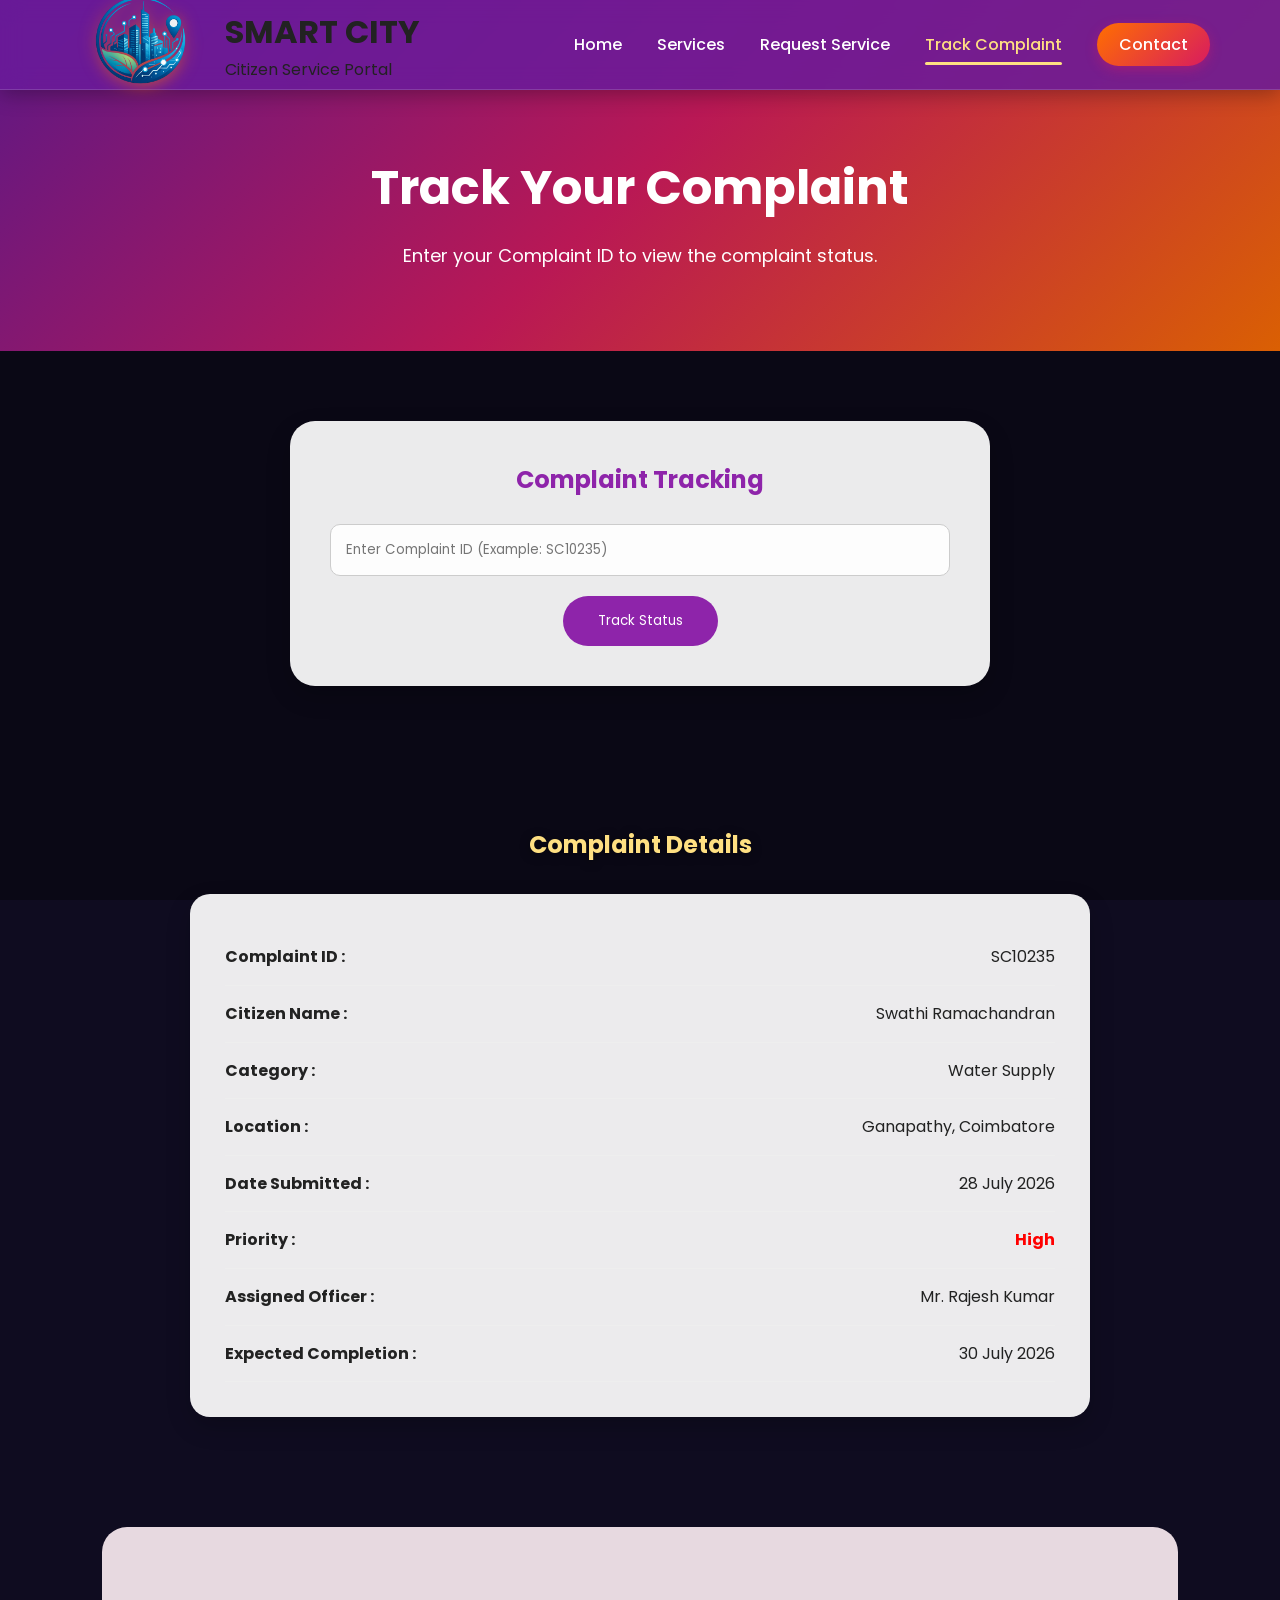
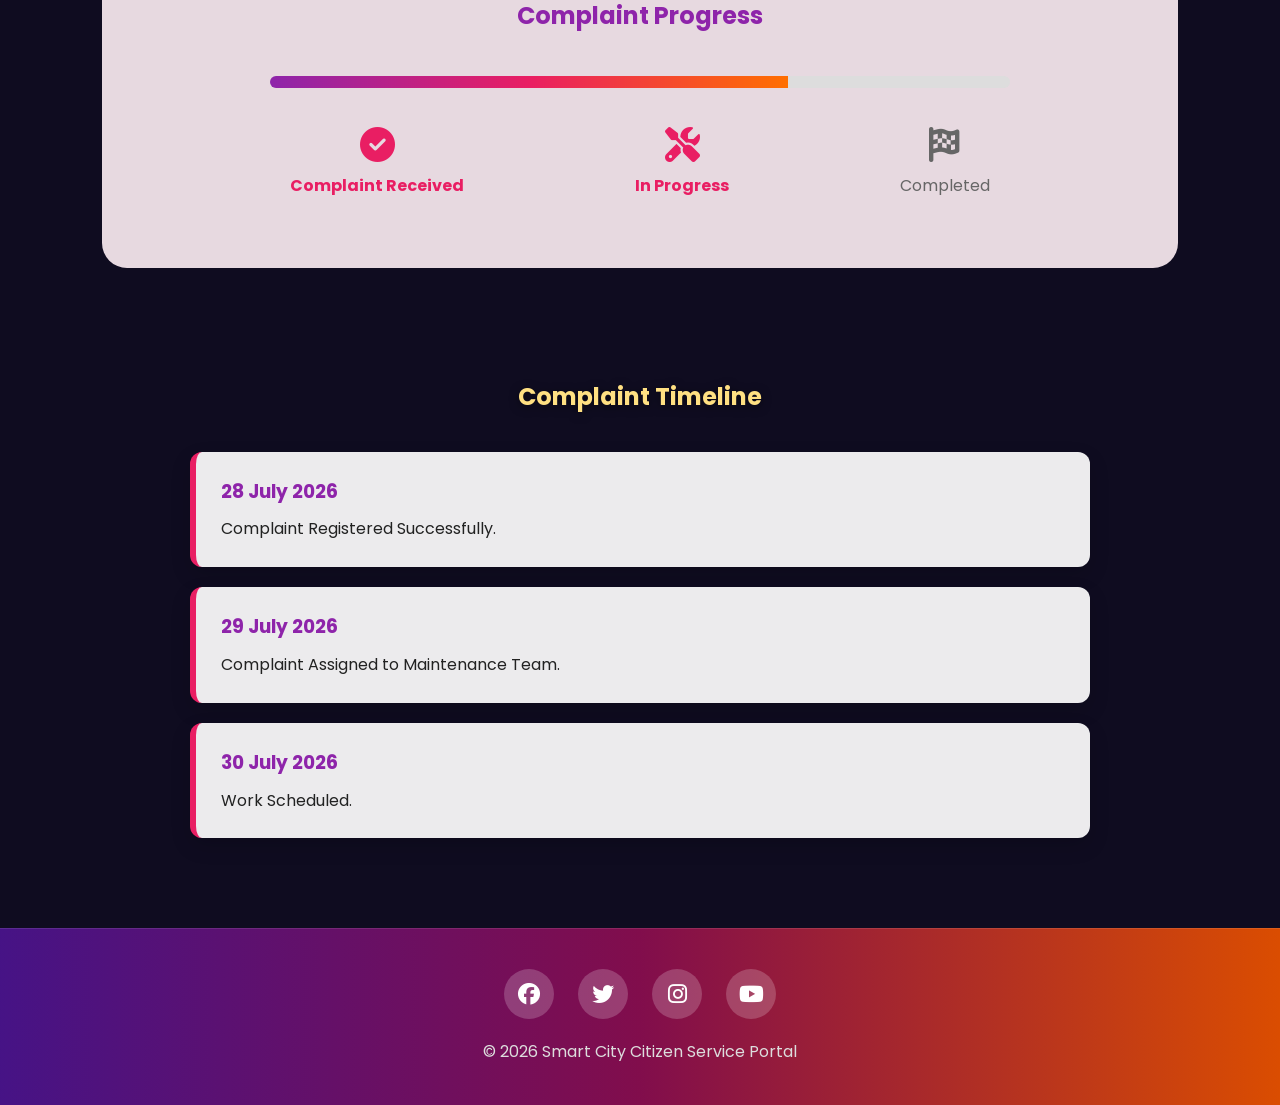
==== src/main/resources/static/track.html @ 593351e8 "Initial Smart City Citizen Service Portal" ====
<!DOCTYPE html>
<html lang="en">

<head>

<meta charset="UTF-8">
<meta name="viewport" content="width=device-width, initial-scale=1.0">

<title>Track Complaint | Smart City</title>

<link rel="stylesheet" href="css/style.css">

<link rel="stylesheet"
href="https://cdnjs.cloudflare.com/ajax/libs/font-awesome/6.5.2/css/all.min.css">

</head>

<body>

<!-- HEADER -->

<header>

<div class="logo">

<img src="images/logo.png" alt="Logo">

<div>

<h1>SMART CITY</h1>

<p>Citizen Service Portal</p>

</div>

</div>

<nav>

<ul>

<li><a href="index.html">Home</a></li>

<li><a href="services.html">Services</a></li>

<li><a href="request.html">Request Service</a></li>

<li><a href="track.html" class="active">Track Complaint</a></li>

<li><a href="contact.html">Contact</a></li>


</ul>

</nav>

</header>

<!-- PAGE TITLE -->

<section class="page-banner">

<h1>Track Your Complaint</h1>

<p>
Enter your Complaint ID to view the complaint status.
</p>

</section>

<!-- TRACK FORM -->

<section class="track-section">

<div class="track-box">

<h2>Complaint Tracking</h2>

<form>

<input type="text"
placeholder="Enter Complaint ID (Example: SC10235)"
required>

<button type="submit">
Track Status
</button>

</form>

</div>

</section>

<!-- COMPLAINT DETAILS -->

<section class="complaint-details">

<h2>Complaint Details</h2>

<div class="details-card">

<div class="detail-row">
<strong>Complaint ID :</strong>
<span>SC10235</span>
</div>

<div class="detail-row">
<strong>Citizen Name :</strong>
<span>Swathi Ramachandran</span>
</div>

<div class="detail-row">
<strong>Category :</strong>
<span>Water Supply</span>
</div>

<div class="detail-row">
<strong>Location :</strong>
<span>Ganapathy, Coimbatore</span>
</div>

<div class="detail-row">
<strong>Date Submitted :</strong>
<span>28 July 2026</span>
</div>

<div class="detail-row">
<strong>Priority :</strong>
<span class="high">High</span>
</div>

<div class="detail-row">
<strong>Assigned Officer :</strong>
<span>Mr. Rajesh Kumar</span>
</div>

<div class="detail-row">
<strong>Expected Completion :</strong>
<span>30 July 2026</span>
</div>

</div>

</section>

<!-- PROGRESS -->

<section class="progress-section">

<h2>Complaint Progress</h2>

<div class="progress-bar">

<div class="progress-fill"></div>

</div>

<div class="progress-steps">

<div class="step active">

<i class="fa-solid fa-circle-check"></i>

<p>Complaint Received</p>

</div>

<div class="step active">

<i class="fa-solid fa-screwdriver-wrench"></i>

<p>In Progress</p>

</div>

<div class="step">

<i class="fa-solid fa-flag-checkered"></i>

<p>Completed</p>

</div>

</div>

</section>

<!-- TIMELINE -->

<section class="timeline">

<h2>Complaint Timeline</h2>

<div class="timeline-box">

<div class="timeline-item">

<h3>28 July 2026</h3>

<p>Complaint Registered Successfully.</p>

</div>

<div class="timeline-item">

<h3>29 July 2026</h3>

<p>Complaint Assigned to Maintenance Team.</p>

</div>

<div class="timeline-item">

<h3>30 July 2026</h3>

<p>Work Scheduled.</p>

</div>

</div>

</section>

<!-- FOOTER -->

<footer>

<div class="footer-social">

<i class="fab fa-facebook"></i>

<i class="fab fa-twitter"></i>

<i class="fab fa-instagram"></i>

<i class="fab fa-youtube"></i>

</div>

<p>

© 2026 Smart City Citizen Service Portal

</p>

</footer>

<script src="js/script.js"></script>

</body>

</html>
---- src/main/resources/static/css/style.css ----
/* Google Font */
@import url('https://fonts.googleapis.com/css2?family=Poppins:wght@300;400;500;600;700;800&display=swap');

*{
    margin:0;
    padding:0;
    box-sizing:border-box;
    font-family:'Poppins',sans-serif;
    scroll-behavior:smooth;
}

html{
    scroll-behavior:smooth;
}

/* Body + Full Website Background Image Slideshow (city1 to city5) */
body{
    color:#222;
    overflow-x:hidden;
    line-height:1.6;
    position:relative;
    min-height:100vh;
    background:#0f0c20;
}

body::before{
    content:"";
    position:fixed;
    inset:0;
    z-index:-2;
    background-size:cover;
    background-position:center;
    background-repeat:no-repeat;
    animation:bgSlide 25s infinite ease-in-out;
}

/* Global transparent dark overlay for overall content legibility */
body::after{
    content:"";
    position:fixed;
    inset:0;
    z-index:-1;
    background:rgba(0, 0, 0, 0.35);
}

@keyframes bgSlide{
    0%, 16%   { background-image: url("../images/city1.jpg"); }
    20%, 36%  { background-image: url("../images/city2.jpg"); }
    40%, 56%  { background-image: url("../images/city3.jpg"); }
    60%, 76%  { background-image: url("../images/city4.jpg"); }
    80%, 96%  { background-image: url("../images/city5.jpg"); }
    100%      { background-image: url("../images/city1.jpg"); }
}

/* Scrollbar */
::-webkit-scrollbar{
    width:10px;
}

::-webkit-scrollbar-track{
    background:#ffe9d6;
}

::-webkit-scrollbar-thumb{
    background:#d81b60;
    border-radius:20px;
}

::-webkit-scrollbar-thumb:hover{
    background:#8e24aa;
}

img{
    max-width:100%;
    display:block;
}

a{
    text-decoration:none;
}

ul{
    list-style:none;
}

section{
    padding:80px 8%;
}

/* ===============================
   HEADER & LOGO (Harmonized with Icons/Theme)
=============================== */
header{
    position:fixed;
    top:0;
    left:0;
    width:100%;
    height:90px;
    background:rgba(106, 27, 154, 0.88);
    backdrop-filter:blur(12px);
    display:flex;
    justify-content:space-between;
    align-items:center;
    padding:0 70px;
    z-index:9999;
    transition:.4s;
    box-shadow:0 4px 20px rgba(0,0,0,.3);
    border-bottom:1px solid rgba(255, 255, 255, 0.15);
}

.logo{
    display:flex;
    align-items:center;
}

.logo img{
    width:140px;
    height:140px;
    margin-right:15px;
    object-fit:contain;
    transition:0.3s ease;
    /* Color glow matching icon warm palette */
    filter: drop-shadow(0 2px 8px rgba(255, 111, 0, 0.6));
}

.logo img:hover{
    transform:scale(1.08) rotate(-2deg);
    filter: drop-shadow(0 4px 14px rgba(255, 224, 130, 0.9));
}

.logo-text{
    display:flex;
    flex-direction:column;
    justify-content:center;
}

.logo-text h1{
    color:#ffe082;
    font-size:28px;
    font-weight:700;
    letter-spacing:.5px;
    margin:0;
    text-shadow:0 2px 4px rgba(0,0,0,0.3);
}

.logo-text p{
    color:#fff4e6;
    font-size:14px;
    margin-top:2px;
}

nav{
    display:flex;
    align-items:center;
}

nav ul{
    display:flex;
    align-items:center;
    gap:35px;
}

nav ul li{
    position:relative;
    list-style:none;
}

nav ul li a{
    color:white;
    font-size:16px;
    font-weight:500;
    text-decoration:none;
    transition:.3s;
    padding:5px 0;
}

nav ul li a::after{
    content:"";
    position:absolute;
    left:0;
    bottom:-8px;
    width:0;
    height:3px;
    border-radius:10px;
    background:#ffe082;
    transition:.3s;
}

nav ul li:hover a{
    color:#ffe082;
}

nav ul li:hover a::after{
    width:100%;
}

nav ul li a.active{
    color:#ffe082;
}

nav ul li a.active::after{
    width:100%;
}

nav ul li:last-child a{
    background:linear-gradient(135deg, #ff6f00, #d81b60);
    padding:10px 22px;
    border-radius:30px;
    box-shadow:0 4px 12px rgba(216,27,96,0.4);
}

nav ul li:last-child a:hover{
    background:white;
    color:#6a1b9a;
}

nav ul li:last-child a::after{
    display:none;
}

/* ===============================
   HOME HERO
=============================== */
.hero{
    width:100%;
    min-height:100vh;
    display:flex;
    justify-content:center;
    align-items:center;
    text-align:center;
    padding-top:90px;
}

.overlay{
    max-width:900px;
    color:white;
    animation:fadeUp 1.2s;
    background:rgba(0,0,0,0.35);
    padding:40px;
    border-radius:20px;
    backdrop-filter:blur(8px);
}

.overlay h2{
    font-size:58px;
    margin-bottom:20px;
    font-weight:700;
}

.overlay p{
    font-size:22px;
    margin-bottom:35px;
    color:#f5f5f5;
}

.hero-buttons{
    display:flex;
    justify-content:center;
    gap:20px;
    flex-wrap:wrap;
}

.btn{
    background:linear-gradient(135deg, #ff6f00, #d81b60);
    color:white;
    padding:16px 36px;
    border-radius:50px;
    font-weight:600;
    transition:.4s;
    box-shadow:0 10px 20px rgba(0,0,0,.25);
}

.btn:hover{
    transform:translateY(-5px);
    background:white;
    color:#6a1b9a;
}

.btn2{
    background:white;
    color:#6a1b9a;
    padding:16px 36px;
    border-radius:50px;
    font-weight:600;
    transition:.4s;
    box-shadow:0 10px 20px rgba(0,0,0,.25);
}

.btn2:hover{
    transform:translateY(-5px);
    background:#ff6f00;
    color:white;
}

/* ===============================
   PAGE BANNER
=============================== */
.page-banner{
    background:linear-gradient(135deg, rgba(106,27,154,0.85), rgba(216,27,96,0.85), rgba(255,111,0,0.85));
    backdrop-filter:blur(8px);
    color:white;
    text-align:center;
    padding:150px 20px 80px;
}

.page-banner h1{
    font-size:48px;
    margin-bottom:15px;
}

.page-banner p{
    font-size:18px;
}

/* ===============================
   ANIMATION
=============================== */
@keyframes fadeUp{
    from{
        opacity:0;
        transform:translateY(50px);
    }
    to{
        opacity:1;
        transform:translateY(0);
    }
}

/* ===============================
   ABOUT
=============================== */
.about{
    background:rgba(255, 255, 255, 0.92);
    backdrop-filter:blur(10px);
    text-align:center;
    margin:40px 8%;
    border-radius:20px;
    box-shadow:0 10px 30px rgba(0,0,0,0.15);
}

.about h2{
    font-size:42px;
    color:#8e24aa;
    margin-bottom:20px;
}

.about p{
    max-width:900px;
    margin:auto;
    font-size:18px;
    color:#444;
    line-height:1.9;
}

/* ===============================
   SECTION TITLE
=============================== */
.section-title{
    text-align:center;
    margin-bottom:50px;
}

.section-title h2{
    font-size:42px;
    color:#ffe082;
    text-shadow:0 2px 10px rgba(0,0,0,0.5);
    margin-bottom:15px;
}

.section-title p{
    color:#fff;
    font-size:18px;
}

/* ===============================
   SERVICES
=============================== */
.service-section{
    background:transparent;
}

.service-grid{
    display:grid;
    grid-template-columns:repeat(auto-fit,minmax(280px,1fr));
    gap:30px;
}

.service-card{
    background:rgba(255, 255, 255, 0.92);
    backdrop-filter:blur(10px);
    border-radius:20px;
    padding:35px;
    text-align:center;
    transition:.4s;
    box-shadow:0 10px 25px rgba(0,0,0,.15);
}

.service-card:hover{
    transform:translateY(-12px);
    box-shadow:0 18px 40px rgba(0,0,0,.3);
    background:#ffffff;
}

.service-card i{
    font-size:55px;
    color:#e91e63;
    margin-bottom:20px;
}

.service-card h3{
    margin-bottom:15px;
    color:#222;
}

.service-card p{
    color:#555;
    line-height:1.7;
    margin-bottom:25px;
}

.service-card a{
    display:inline-block;
    background:linear-gradient(135deg, #8e24aa, #e91e63);
    color:white;
    padding:12px 28px;
    border-radius:30px;
    transition:.3s;
}

.service-card a:hover{
    background:#ff6f00;
}

/* ===============================
   ACHIEVEMENT
=============================== */
.achievement{
    background:linear-gradient(135deg, rgba(106,27,154,0.85), rgba(216,27,96,0.85), rgba(255,111,0,0.85));
    backdrop-filter:blur(8px);
    color:white;
    text-align:center;
    margin:40px 0;
}

.achievement h2{
    font-size:42px;
    margin-bottom:45px;
}

.counter{
    display:grid;
    grid-template-columns:repeat(auto-fit,minmax(220px,1fr));
    gap:30px;
}

.counter div{
    background:rgba(255,255,255,.2);
    padding:35px;
    border-radius:18px;
    backdrop-filter:blur(12px);
    border:1px solid rgba(255,255,255,0.3);
    transition:.4s;
}

.counter div:hover{
    transform:translateY(-10px);
    background:rgba(255,255,255,.3);
}

.counter h1{
    font-size:48px;
    margin-bottom:12px;
}

.counter p{
    font-size:18px;
}

/* ===============================
   CONTACT HOME
=============================== */
.contact-home{
    background:transparent;
}

.contact-home h2{
    text-align:center;
    color:#ffe082;
    text-shadow:0 2px 10px rgba(0,0,0,0.5);
    font-size:40px;
    margin-bottom:40px;
}

.contact-box{
    display:grid;
    grid-template-columns:repeat(auto-fit,minmax(250px,1fr));
    gap:30px;
}

.contact-box div{
    background:rgba(255, 244, 230, 0.92);
    backdrop-filter:blur(10px);
    padding:35px;
    border-radius:20px;
    text-align:center;
    box-shadow:0 8px 20px rgba(0,0,0,.15);
    transition:.4s;
}

.contact-box div:hover{
    transform:translateY(-8px);
    background:#ffffff;
}

.contact-box i{
    font-size:45px;
    color:#e91e63;
    margin-bottom:20px;
}

.contact-box h3{
    margin-bottom:15px;
}

.contact-box p{
    color:#555;
}

/* ===============================
   FOOTER
=============================== */
footer{
    background:linear-gradient(90deg, rgba(74,20,140,0.95), rgba(136,14,79,0.95), rgba(230,81,0,0.95));
    backdrop-filter:blur(10px);
    color:white;
    text-align:center;
    padding:40px 20px;
    border-top:1px solid rgba(255,255,255,0.1);
}

.footer-social{
    margin-bottom:20px;
}

.footer-social i{
    width:50px;
    height:50px;
    line-height:50px;
    text-align:center;
    border-radius:50%;
    background:rgba(255,255,255,.2);
    margin:0 10px;
    font-size:22px;
    transition:.3s;
    cursor:pointer;
}

.footer-social i:hover{
    background:#ffca28;
    color:#4a148c;
    transform:translateY(-5px) rotate(360deg);
}

footer p{
    margin-top:10px;
    color:#ddd;
}

/* ===============================
   SEARCH SERVICE
=============================== */
.search-service{
    display:flex;
    justify-content:center;
    align-items:center;
    gap:15px;
    margin:60px auto;
    flex-wrap:wrap;
}

.search-service input{
    width:500px;
    max-width:90%;
    padding:16px;
    border-radius:40px;
    border:1px solid #ccc;
    background:rgba(255, 255, 255, 0.92);
    outline:none;
    font-size:16px;
}

.search-service button{
    padding:16px 35px;
    border:none;
    border-radius:40px;
    background:#8e24aa;
    color:white;
    cursor:pointer;
    transition:.4s;
    box-shadow:0 4px 15px rgba(0,0,0,0.2);
}

.search-service button:hover{
    background:#ff6f00;
}

/* ===============================
   REQUEST
=============================== */
.request-section{
    background:transparent;
    padding:70px 8%;
}

.request-form{
    max-width:1100px;
    margin:auto;
    background:rgba(255, 255, 255, 0.92);
    backdrop-filter:blur(12px);
    border-radius:25px;
    padding:45px;
    box-shadow:0 10px 30px rgba(0,0,0,.2);
}

.request-form h2{
    text-align:center;
    color:#8e24aa;
    margin-bottom:35px;
}

.row{
    display:flex;
    gap:20px;
    margin-bottom:20px;
}

.input-box{
    flex:1;
    display:flex;
    flex-direction:column;
}

.input-box label{
    font-weight:600;
    margin-bottom:8px;
}

.input-box input,
.input-box textarea,
.input-box select{
    padding:15px;
    border-radius:10px;
    border:1px solid #ccc;
    background:rgba(255, 255, 255, 0.9);
    outline:none;
    transition:.3s;
    font-size:15px;
}

.input-box textarea{
    resize:none;
}

.input-box input:focus,
.input-box textarea:focus,
.input-box select:focus{
    border-color:#e91e63;
    box-shadow:0 0 10px rgba(233,30,99,.2);
    background:#fff;
}

/* ===============================
   BUTTON GROUP
=============================== */
.button-group{
    display:flex;
    justify-content:center;
    gap:20px;
    margin-top:30px;
}

.button-group input{
    padding:15px 35px;
    border:none;
    border-radius:40px;
    cursor:pointer;
    font-size:16px;
    transition:.4s;
}

.button-group input[type="submit"]{
    background:#8e24aa;
    color:white;
}

.button-group input[type="submit"]:hover{
    background:#ff6f00;
}

.button-group input[type="reset"]{
    background:#666;
    color:white;
}

.button-group input[type="reset"]:hover{
    background:#333;
}

/* ===============================
   TRACK
=============================== */
.track-section{
    padding:70px 8%;
    background:transparent;
}

.track-box{
    max-width:700px;
    margin:auto;
    background:rgba(255, 255, 255, 0.92);
    backdrop-filter:blur(12px);
    padding:40px;
    border-radius:25px;
    box-shadow:0 10px 25px rgba(0,0,0,.2);
    text-align:center;
}

.track-box h2{
    color:#8e24aa;
    margin-bottom:25px;
}

.track-box input{
    width:100%;
    padding:15px;
    border-radius:10px;
    border:1px solid #ccc;
    background:rgba(255, 255, 255, 0.9);
    margin-bottom:20px;
    outline:none;
}

.track-box button{
    padding:15px 35px;
    border:none;
    border-radius:35px;
    background:#8e24aa;
    color:white;
    cursor:pointer;
    transition:.3s;
}

.track-box button:hover{
    background:#ff6f00;
}

/* ===============================
   COMPLAINT DETAILS
=============================== */
.complaint-details{
    padding:70px 8%;
    background:transparent;
}

.complaint-details h2{
    text-align:center;
    color:#ffe082;
    text-shadow:0 2px 10px rgba(0,0,0,0.5);
    margin-bottom:30px;
}

.details-card{
    max-width:900px;
    margin:auto;
    background:rgba(255, 255, 255, 0.92);
    backdrop-filter:blur(12px);
    border-radius:20px;
    padding:35px;
    box-shadow:0 10px 25px rgba(0,0,0,.2);
}

.detail-row{
    display:flex;
    justify-content:space-between;
    padding:15px 0;
    border-bottom:1px solid #eee;
}

.high{
    color:red;
    font-weight:bold;
}

/* ===============================
   PROGRESS
=============================== */
.progress-section{
    padding:70px 8%;
    text-align:center;
    background:rgba(255, 240, 245, 0.9);
    backdrop-filter:blur(10px);
    margin:40px 8%;
    border-radius:25px;
}

.progress-section h2{
    color:#8e24aa;
}

.progress-bar{
    width:85%;
    height:12px;
    margin:40px auto;
    background:#ddd;
    border-radius:20px;
    overflow:hidden;
}

.progress-fill{
    width:70%;
    height:100%;
    background:linear-gradient(90deg, #8e24aa, #e91e63, #ff6f00);
}

.progress-steps{
    display:flex;
    justify-content:space-around;
    flex-wrap:wrap;
}

.step{
    color:#666;
}

.step.active{
    color:#e91e63;
    font-weight:bold;
}

.step i{
    font-size:35px;
    margin-bottom:10px;
}

/* ===============================
   TIMELINE
=============================== */
.timeline{
    padding:70px 8%;
    background:transparent;
}

.timeline h2{
    text-align:center;
    color:#ffe082;
    text-shadow:0 2px 10px rgba(0,0,0,0.5);
    margin-bottom:35px;
}

.timeline-box{
    max-width:900px;
    margin:auto;
}

.timeline-item{
    background:rgba(255, 255, 255, 0.92);
    backdrop-filter:blur(10px);
    padding:25px;
    margin-bottom:20px;
    border-left:6px solid #e91e63;
    border-radius:12px;
    box-shadow:0 8px 20px rgba(0,0,0,.15);
}

.timeline-item h3{
    color:#8e24aa;
    margin-bottom:10px;
}

/* ===============================
   CONTACT PAGE
=============================== */
.contact-page{
    padding:80px 8%;
    background:transparent;
}

.contact-info{
    display:grid;
    grid-template-columns:repeat(auto-fit,minmax(250px,1fr));
    gap:30px;
}

.info-card{
    background:rgba(255, 255, 255, 0.92);
    backdrop-filter:blur(10px);
    padding:35px;
    border-radius:20px;
    text-align:center;
    box-shadow:0 10px 25px rgba(0,0,0,.15);
    transition:.4s;
}

.info-card:hover{
    transform:translateY(-10px);
    background:#ffffff;
}

.info-card i{
    font-size:45px;
    color:#e91e63;
    margin-bottom:20px;
}

.info-card h3{
    margin-bottom:15px;
    color:#8e24aa;
}

.info-card p{
    color:#555;
    line-height:1.8;
}

/* ===============================
   MAP
=============================== */
.map-section{
    padding:80px 8%;
    background:transparent;
}

.map-section h2{
    text-align:center;
    font-size:40px;
    color:#ffe082;
    text-shadow:0 2px 10px rgba(0,0,0,0.5);
    margin-bottom:35px;
}

.map-box{
    width:100%;
    border-radius:20px;
    overflow:hidden;
    box-shadow:0 10px 30px rgba(0,0,0,.3);
}

/* ===============================
   MESSAGE
=============================== */
.message-section{
    padding:80px 8%;
    background:transparent;
}

.message-box{
    max-width:850px;
    margin:auto;
    background:rgba(255, 255, 255, 0.92);
    backdrop-filter:blur(12px);
    padding:40px;
    border-radius:20px;
    box-shadow:0 10px 30px rgba(0,0,0,.2);
}

.message-box h2{
    text-align:center;
    color:#8e24aa;
    margin-bottom:30px;
}

.message-box form{
    display:flex;
    flex-direction:column;
    gap:20px;
}

.message-box input,
.message-box textarea{
    padding:15px;
    border:1px solid #ccc;
    background:rgba(255, 255, 255, 0.9);
    border-radius:10px;
    font-size:16px;
    outline:none;
}

.message-box input:focus,
.message-box textarea:focus{
    border-color:#e91e63;
    box-shadow:0 0 10px rgba(233,30,99,.2);
    background:#fff;
}

.message-box textarea{
    resize:none;
}

.message-box button{
    background:linear-gradient(135deg, #8e24aa, #e91e63, #ff6f00);
    color:white;
    padding:15px;
    border:none;
    border-radius:40px;
    font-size:17px;
    cursor:pointer;
    transition:.3s;
}

.message-box button:hover{
    background:#ff6f00;
}

/* ===============================
   REGISTER
=============================== */
.register-link{
    text-align:center;
    margin-top:20px;
}

.register-link a{
    color:#ffe082;
    font-weight:600;
}

.register-section{
    min-height:100vh;
    display:flex;
    justify-content:center;
    align-items:center;
    padding:120px 20px;
    background:transparent;
}

.register-card{
    width:850px;
    background:rgba(255,255,255,.2);
    backdrop-filter:blur(18px);
    border:1px solid rgba(255,255,255,0.3);
    border-radius:25px;
    padding:40px;
    color:white;
    box-shadow:0 15px 35px rgba(0,0,0,.4);
}

.register-card h2{
    text-align:center;
    margin-bottom:30px;
}

.register-row{
    display:flex;
    gap:20px;
}

.register-row .input-group{
    flex:1;
}

.register-card textarea{
    width:100%;
    padding:15px;
    border:none;
    border-radius:10px;
    resize:none;
}

.register-card button{
    width:100%;
    margin-top:20px;
    padding:15px;
    background:#ff6f00;
    color:white;
    border:none;
    border-radius:40px;
    cursor:pointer;
    font-size:17px;
    transition:.3s;
}

.register-card button:hover{
    background:white;
    color:#8e24aa;
}

/* ===============================
   FADE & FLOAT
=============================== */
@keyframes fadeIn{
    0%{
        opacity:0;
        transform:translateY(40px);
    }
    100%{
        opacity:1;
        transform:translateY(0);
    }
}

.fade{
    animation:fadeIn 1s ease-in-out;
}

@keyframes float{
    0%{ transform:translateY(0); }
    50%{ transform:translateY(-12px); }
    100%{ transform:translateY(0); }
}

.float{
    animation:float 4s infinite;
}

/* ===============================
   TOP BUTTON
=============================== */
#topBtn{
    position:fixed;
    right:25px;
    bottom:25px;
    width:55px;
    height:55px;
    border:none;
    border-radius:50%;
    background:#e91e63;
    color:white;
    font-size:22px;
    cursor:pointer;
    display:none;
    box-shadow:0 10px 20px rgba(0,0,0,.3);
    transition:.3s;
    z-index:9999;
}

#topBtn:hover{
    background:#ff6f00;
}

/* ===============================
   RESPONSIVE
=============================== */
@media(max-width:992px){
    header{
        padding:15px 30px;
        flex-direction:column;
        height:auto;
    }

    .logo{
        margin-bottom:15px;
    }

    nav ul{
        flex-wrap:wrap;
        justify-content:center;
        gap:18px;
    }

    .hero{
        height:auto;
        padding:180px 20px 80px;
    }

    .overlay h2{
        font-size:42px;
    }

    .overlay p{
        font-size:18px;
    }

    .counter{
        grid-template-columns:repeat(2,1fr);
    }

    .register-row{
        flex-direction:column;
    }

    .row{
        flex-direction:column;
    }
}

@media(max-width:768px){
    header{
        padding:15px;
    }

    .logo{
        flex-direction:column;
        text-align:center;
    }

    .logo img{
        margin-right:0;
        margin-bottom:10px;
    }

    .logo-text h1{
        font-size:24px;
    }

    .logo-text p{
        font-size:13px;
    }

    nav ul{
        flex-direction:column;
        gap:12px;
    }

    .hero{
        padding-top:220px;
    }

    .overlay h2{
        font-size:34px;
    }

    .overlay p{
        font-size:17px;
    }

    .hero-buttons{
        flex-direction:column;
    }

    .btn,
    .btn2{
        width:220px;
        text-align:center;
        margin:auto;
    }

    .service-grid{
        grid-template-columns:1fr;
    }

    .counter{
        grid-template-columns:1fr;
    }

    .contact-box{
        grid-template-columns:1fr;
    }

    .contact-info{
        grid-template-columns:1fr;
    }

    .register-card, .track-box, .details-card, .message-box{
        width:100%;
    }
}

@media(max-width:480px){
    .overlay h2{
        font-size:28px;
    }

    .page-banner h1{
        font-size:34px;
    }

    .section-title h2, .about h2, .contact-home h2{
        font-size:30px;
    }

    .message-box, .register-card{
        padding:25px;
    }
}

::selection{
    background:#e91e63;
    color:white;
}

input:hover, textarea:hover, select:hover{
    border-color:#e91e63;
}
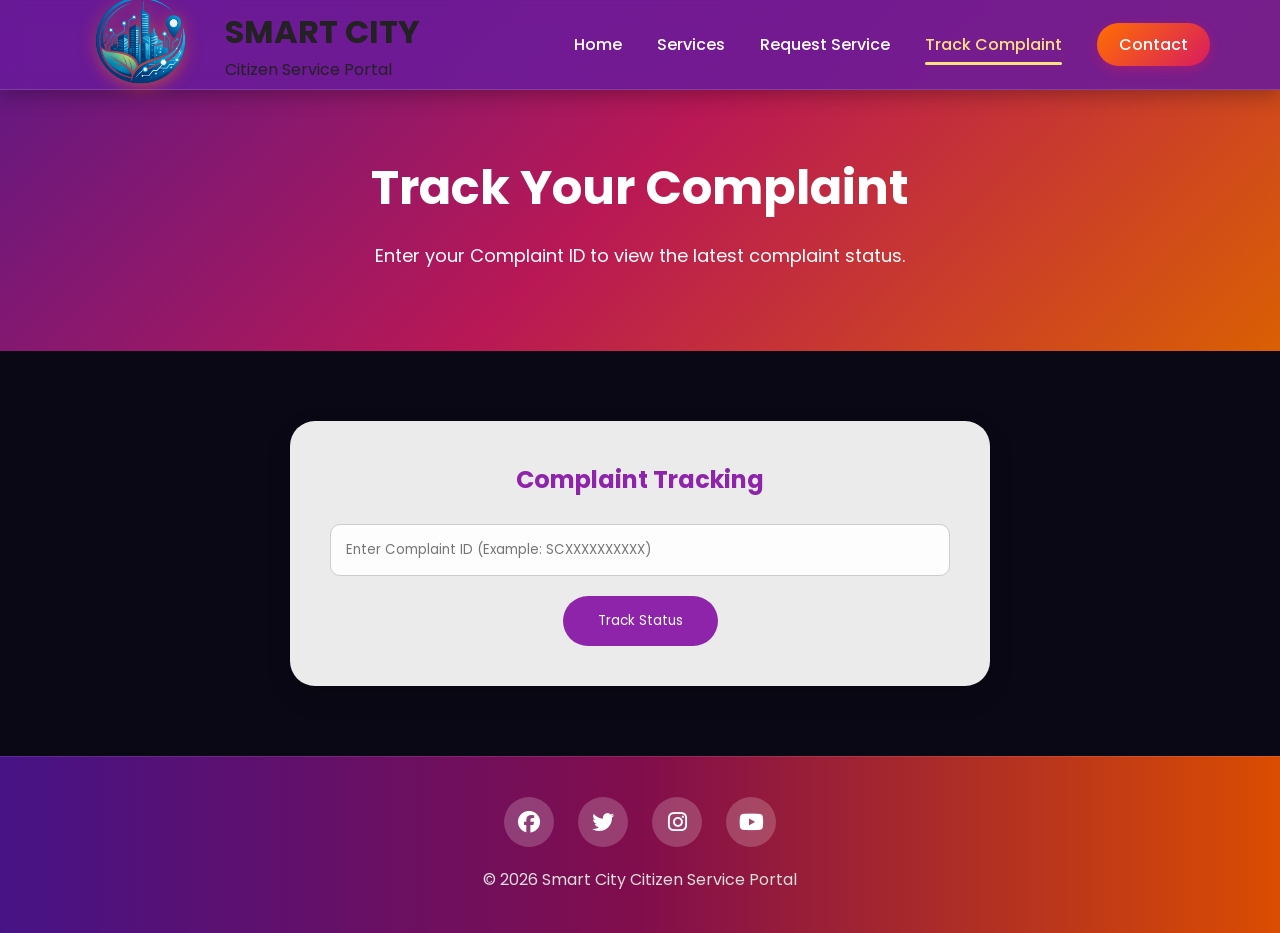
==== commit 67f9df73: "track" ====
--- a/src/main/resources/static/track.html
+++ b/src/main/resources/static/track.html
@@ -2,17 +2,15 @@
 <html lang="en">
 
 <head>
-
-<meta charset="UTF-8">
-<meta name="viewport" content="width=device-width, initial-scale=1.0">
-
-<title>Track Complaint | Smart City</title>
-
-<link rel="stylesheet" href="css/style.css">
-
-<link rel="stylesheet"
-href="https://cdnjs.cloudflare.com/ajax/libs/font-awesome/6.5.2/css/all.min.css">
-
+    <meta charset="UTF-8">
+    <meta name="viewport" content="width=device-width, initial-scale=1.0">
+
+    <title>Track Complaint | Smart City</title>
+
+    <link rel="stylesheet" href="css/style.css">
+
+    <link rel="stylesheet"
+          href="https://cdnjs.cloudflare.com/ajax/libs/font-awesome/6.5.2/css/all.min.css">
 </head>
 
 <body>
@@ -21,233 +19,393 @@
 
 <header>
 
-<div class="logo">
-
-<img src="images/logo.png" alt="Logo">
-
-<div>
-
-<h1>SMART CITY</h1>
-
-<p>Citizen Service Portal</p>
-
-</div>
-
-</div>
-
-<nav>
-
-<ul>
-
-<li><a href="index.html">Home</a></li>
-
-<li><a href="services.html">Services</a></li>
-
-<li><a href="request.html">Request Service</a></li>
-
-<li><a href="track.html" class="active">Track Complaint</a></li>
-
-<li><a href="contact.html">Contact</a></li>
-
-
-</ul>
-
-</nav>
+    <div class="logo">
+        <img src="images/logo.png" alt="Logo">
+
+        <div>
+            <h1>SMART CITY</h1>
+            <p>Citizen Service Portal</p>
+        </div>
+    </div>
+
+    <nav>
+        <ul>
+            <li><a href="index.html">Home</a></li>
+            <li><a href="services.html">Services</a></li>
+            <li><a href="request.html">Request Service</a></li>
+            <li><a href="track.html" class="active">Track Complaint</a></li>
+            <li><a href="contact.html">Contact</a></li>
+        </ul>
+    </nav>
 
 </header>
 
 <!-- PAGE TITLE -->
 
 <section class="page-banner">
-
-<h1>Track Your Complaint</h1>
-
-<p>
-Enter your Complaint ID to view the complaint status.
-</p>
-
+    <h1>Track Your Complaint</h1>
+    <p>Enter your Complaint ID to view the latest complaint status.</p>
 </section>
 
 <!-- TRACK FORM -->
 
 <section class="track-section">
 
-<div class="track-box">
-
-<h2>Complaint Tracking</h2>
-
-<form>
-
-<input type="text"
-placeholder="Enter Complaint ID (Example: SC10235)"
-required>
-
-<button type="submit">
-Track Status
-</button>
-
-</form>
-
-</div>
+    <div class="track-box">
+
+        <h2>Complaint Tracking</h2>
+
+        <form id="trackForm">
+
+            <input
+                type="text"
+                id="complaintId"
+                placeholder="Enter Complaint ID (Example: SCXXXXXXXXXX)"
+                required
+            >
+
+            <button type="submit" id="trackButton">
+                Track Status
+            </button>
+
+        </form>
+
+        <p id="trackMessage" role="status"></p>
+
+    </div>
 
 </section>
 
 <!-- COMPLAINT DETAILS -->
 
-<section class="complaint-details">
-
-<h2>Complaint Details</h2>
-
-<div class="details-card">
-
-<div class="detail-row">
-<strong>Complaint ID :</strong>
-<span>SC10235</span>
-</div>
-
-<div class="detail-row">
-<strong>Citizen Name :</strong>
-<span>Swathi Ramachandran</span>
-</div>
-
-<div class="detail-row">
-<strong>Category :</strong>
-<span>Water Supply</span>
-</div>
-
-<div class="detail-row">
-<strong>Location :</strong>
-<span>Ganapathy, Coimbatore</span>
-</div>
-
-<div class="detail-row">
-<strong>Date Submitted :</strong>
-<span>28 July 2026</span>
-</div>
-
-<div class="detail-row">
-<strong>Priority :</strong>
-<span class="high">High</span>
-</div>
-
-<div class="detail-row">
-<strong>Assigned Officer :</strong>
-<span>Mr. Rajesh Kumar</span>
-</div>
-
-<div class="detail-row">
-<strong>Expected Completion :</strong>
-<span>30 July 2026</span>
-</div>
-
-</div>
+<section class="complaint-details" id="complaintDetails" hidden>
+
+    <h2>Complaint Details</h2>
+
+    <div class="details-card">
+
+        <div class="detail-row">
+            <strong>Complaint ID :</strong>
+            <span id="resultComplaintId">-</span>
+        </div>
+
+        <div class="detail-row">
+            <strong>Citizen Name :</strong>
+            <span id="resultCitizenName">-</span>
+        </div>
+
+        <div class="detail-row">
+            <strong>Phone :</strong>
+            <span id="resultPhone">-</span>
+        </div>
+
+        <div class="detail-row">
+            <strong>Category :</strong>
+            <span id="resultCategory">-</span>
+        </div>
+
+        <div class="detail-row">
+            <strong>Service Required :</strong>
+            <span id="resultService">-</span>
+        </div>
+
+        <div class="detail-row">
+            <strong>Location :</strong>
+            <span id="resultLocation">-</span>
+        </div>
+
+        <div class="detail-row">
+            <strong>Address :</strong>
+            <span id="resultAddress">-</span>
+        </div>
+
+        <div class="detail-row">
+            <strong>Area :</strong>
+            <span id="resultArea">-</span>
+        </div>
+
+        <div class="detail-row">
+            <strong>Ward Number :</strong>
+            <span id="resultWard">-</span>
+        </div>
+
+        <div class="detail-row">
+            <strong>Date Submitted :</strong>
+            <span id="resultDate">-</span>
+        </div>
+
+        <div class="detail-row">
+            <strong>Priority :</strong>
+            <span id="resultPriority">-</span>
+        </div>
+
+        <div class="detail-row">
+            <strong>Status :</strong>
+            <span id="resultStatus">-</span>
+        </div>
+
+        <div class="detail-row">
+            <strong>Assigned Officer :</strong>
+            <span id="resultOfficer">Not assigned yet</span>
+        </div>
+
+        <div class="detail-row">
+            <strong>Expected Completion :</strong>
+            <span id="resultCompletion">Not scheduled</span>
+        </div>
+
+        <div class="detail-row">
+            <strong>Description :</strong>
+            <span id="resultDescription">-</span>
+        </div>
+
+        <div class="detail-row">
+            <strong>Complaint Image :</strong>
+            <span id="resultImage">No image uploaded</span>
+        </div>
+
+    </div>
 
 </section>
 
 <!-- PROGRESS -->
 
-<section class="progress-section">
-
-<h2>Complaint Progress</h2>
-
-<div class="progress-bar">
-
-<div class="progress-fill"></div>
-
-</div>
-
-<div class="progress-steps">
-
-<div class="step active">
-
-<i class="fa-solid fa-circle-check"></i>
-
-<p>Complaint Received</p>
-
-</div>
-
-<div class="step active">
-
-<i class="fa-solid fa-screwdriver-wrench"></i>
-
-<p>In Progress</p>
-
-</div>
-
-<div class="step">
-
-<i class="fa-solid fa-flag-checkered"></i>
-
-<p>Completed</p>
-
-</div>
-
-</div>
+<section class="progress-section" id="progressSection" hidden>
+
+    <h2>Complaint Progress</h2>
+
+    <div class="progress-bar">
+        <div class="progress-fill" id="progressFill"></div>
+    </div>
+
+    <div class="progress-steps">
+
+        <div class="step" id="stepReceived">
+            <i class="fa-solid fa-circle-check"></i>
+            <p>Complaint Received</p>
+        </div>
+
+        <div class="step" id="stepProgress">
+            <i class="fa-solid fa-screwdriver-wrench"></i>
+            <p>In Progress</p>
+        </div>
+
+        <div class="step" id="stepCompleted">
+            <i class="fa-solid fa-flag-checkered"></i>
+            <p>Completed</p>
+        </div>
+
+    </div>
 
 </section>
 
-<!-- TIMELINE -->
-
-<section class="timeline">
-
-<h2>Complaint Timeline</h2>
-
-<div class="timeline-box">
-
-<div class="timeline-item">
-
-<h3>28 July 2026</h3>
-
-<p>Complaint Registered Successfully.</p>
-
-</div>
-
-<div class="timeline-item">
-
-<h3>29 July 2026</h3>
-
-<p>Complaint Assigned to Maintenance Team.</p>
-
-</div>
-
-<div class="timeline-item">
-
-<h3>30 July 2026</h3>
-
-<p>Work Scheduled.</p>
-
-</div>
-
-</div>
-
-</section>
-
 <!-- FOOTER -->
 
 <footer>
 
-<div class="footer-social">
-
-<i class="fab fa-facebook"></i>
-
-<i class="fab fa-twitter"></i>
-
-<i class="fab fa-instagram"></i>
-
-<i class="fab fa-youtube"></i>
-
-</div>
-
-<p>
-
-© 2026 Smart City Citizen Service Portal
-
-</p>
+    <div class="footer-social">
+        <i class="fab fa-facebook"></i>
+        <i class="fab fa-twitter"></i>
+        <i class="fab fa-instagram"></i>
+        <i class="fab fa-youtube"></i>
+    </div>
+
+    <p>© 2026 Smart City Citizen Service Portal</p>
 
 </footer>
 
-<script src="js/script.js"></script>
-
-</body>
-
-</html>+<script src="js/script.js?v=3"></script>
+
+<script>
+document.addEventListener("DOMContentLoaded", function () {
+
+    const trackForm = document.getElementById("trackForm");
+    const complaintInput = document.getElementById("complaintId");
+    const trackButton = document.getElementById("trackButton");
+    const trackMessage = document.getElementById("trackMessage");
+
+    const detailsSection =
+        document.getElementById("complaintDetails");
+
+    const progressSection =
+        document.getElementById("progressSection");
+
+    function setText(id, value) {
+        document.getElementById(id).textContent =
+            value === null || value === undefined || value === ""
+                ? "-"
+                : value;
+    }
+
+    function formatDate(value) {
+
+        if (!value) {
+            return "-";
+        }
+
+        const date = new Date(value);
+
+        if (Number.isNaN(date.getTime())) {
+            return value;
+        }
+
+        return date.toLocaleString("en-IN");
+    }
+
+    function updateProgress(status) {
+
+        const normalizedStatus =
+            String(status || "").toUpperCase().replace(/[\s-]+/g, "_");
+
+        const received = document.getElementById("stepReceived");
+        const progress = document.getElementById("stepProgress");
+        const completed = document.getElementById("stepCompleted");
+        const fill = document.getElementById("progressFill");
+
+        received.classList.remove("active");
+        progress.classList.remove("active");
+        completed.classList.remove("active");
+
+        let percentage = 10;
+
+        received.classList.add("active");
+
+        if (
+            normalizedStatus === "IN_PROGRESS" ||
+            normalizedStatus === "PROCESSING"
+        ) {
+            progress.classList.add("active");
+            percentage = 55;
+        } else if (
+            normalizedStatus === "COMPLETED" ||
+            normalizedStatus === "RESOLVED"
+        ) {
+            progress.classList.add("active");
+            completed.classList.add("active");
+            percentage = 100;
+        } else if (
+            normalizedStatus === "REJECTED" ||
+            normalizedStatus === "CANCELLED"
+        ) {
+            percentage = 10;
+        }
+
+        fill.style.width = percentage + "%";
+    }
+
+    trackForm.addEventListener("submit", async function (event) {
+
+        event.preventDefault();
+
+        const complaintId = complaintInput.value.trim();
+
+        if (!complaintId) {
+            trackMessage.textContent = "Please enter a Complaint ID.";
+            return;
+        }
+
+        trackButton.disabled = true;
+        trackButton.textContent = "Searching...";
+
+        trackMessage.textContent = "";
+        detailsSection.hidden = true;
+        progressSection.hidden = true;
+
+        try {
+
+            const response = await fetch(
+                "/api/complaints/track/" +
+                encodeURIComponent(complaintId),
+                {
+                    method: "GET",
+                    credentials: "same-origin",
+                    headers: {
+                        "Accept": "application/json"
+                    }
+                }
+            );
+
+            const result = await response.json();
+
+            if (!response.ok) {
+                throw new Error(
+                    result.message || "Complaint not found."
+                );
+            }
+
+            setText("resultComplaintId", result.complaintId);
+            setText("resultCitizenName", result.citizenName);
+            setText("resultPhone", result.phone);
+            setText("resultCategory", result.category);
+            setText("resultService", result.serviceRequired);
+            setText("resultLocation", result.location);
+            setText("resultAddress", result.address);
+            setText("resultArea", result.area);
+            setText("resultWard", result.wardNumber);
+            setText("resultDate", formatDate(result.dateSubmitted));
+            setText("resultPriority", result.priority);
+            setText("resultStatus", result.status);
+            setText("resultOfficer", result.assignedOfficer);
+            setText(
+                "resultCompletion",
+                result.expectedCompletion
+                    ? formatDate(result.expectedCompletion)
+                    : "Not scheduled"
+            );
+            setText("resultDescription", result.description);
+
+            const imageContainer =
+                document.getElementById("resultImage");
+
+            imageContainer.textContent = "";
+
+            if (result.imagePath) {
+
+                const image = document.createElement("img");
+
+                image.src = result.imagePath;
+                image.alt = "Complaint image";
+                image.style.maxWidth = "220px";
+                image.style.maxHeight = "180px";
+
+                image.onerror = function () {
+                    imageContainer.textContent =
+                        "Uploaded image could not be loaded.";
+                };
+
+                imageContainer.appendChild(image);
+
+            } else {
+
+                imageContainer.textContent = "No image uploaded";
+
+            }
+
+            updateProgress(result.status);
+
+            detailsSection.hidden = false;
+            progressSection.hidden = false;
+
+            trackMessage.textContent =
+                "Complaint details loaded successfully.";
+
+        } catch (error) {
+
+            console.error("Tracking error:", error);
+
+            trackMessage.textContent = error.message;
+
+        } finally {
+
+            trackButton.disabled = false;
+            trackButton.textContent = "Track Status";
+
+        }
+
+    });
+
+});
+</script>
+
+ </body>
+</html>
